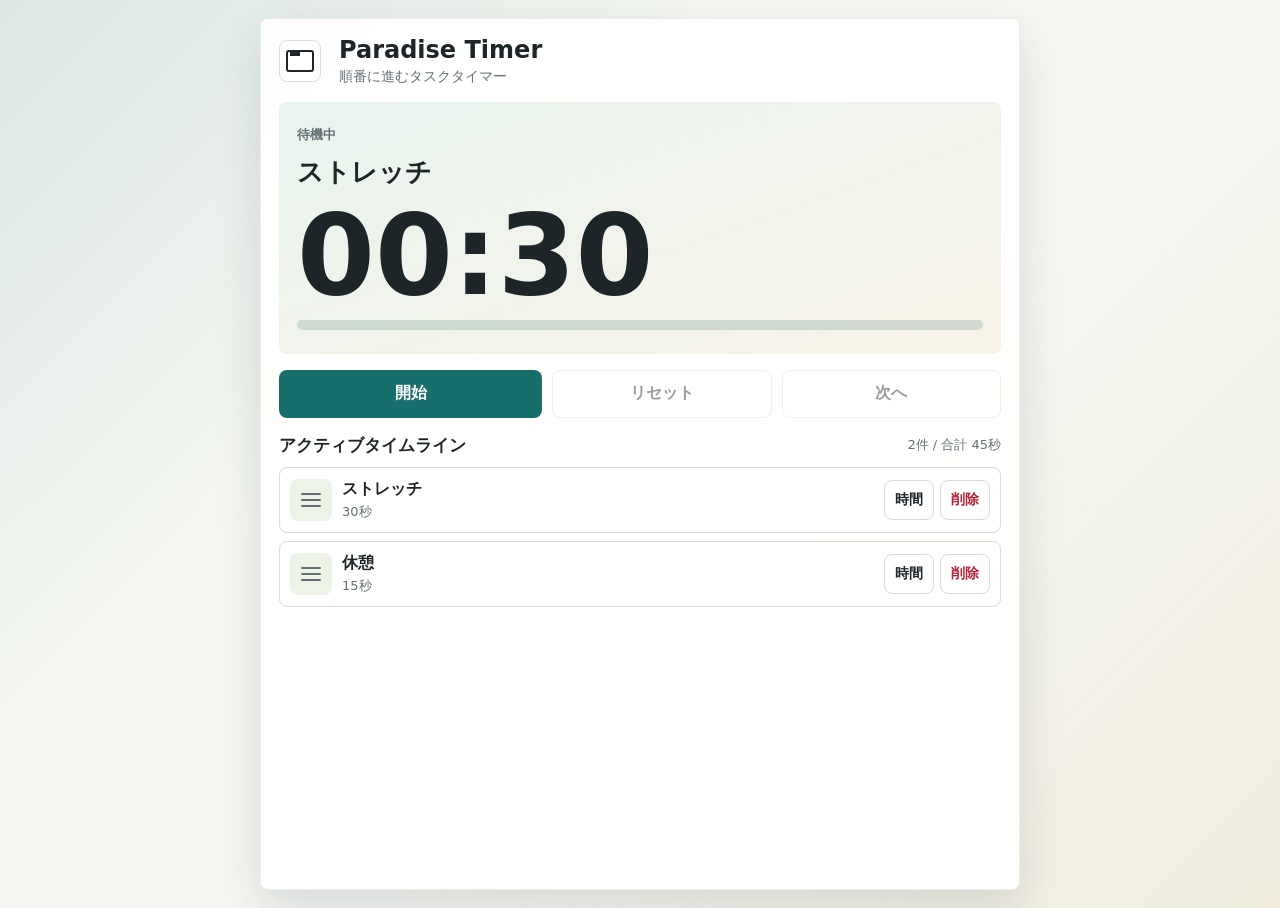
==== index.html @ 36da93d8 "Rename app to Paradise Timer" ====
<!doctype html>
<html lang="ja">
  <head>
    <meta charset="UTF-8" />
    <meta name="viewport" content="width=device-width, initial-scale=1.0, viewport-fit=cover" />
    <title>Paradise Timer</title>
    <link rel="stylesheet" href="./styles.css?v=20260705-paradise-timer" />
  </head>
  <body>
    <main class="app-shell">
      <section class="timer-panel view active" id="timerView" aria-label="タイマー">
        <header class="app-header timer-header">
          <button class="icon-button folder-button" id="openStockBtn" type="button" aria-label="タスクストックを開く"></button>
          <div class="app-title">
            <h1>Paradise Timer</h1>
            <p>順番に進むタスクタイマー</p>
          </div>
        </header>

        <section class="now-view" aria-live="polite">
          <p class="status-label" id="timerStatus">待機中</p>
          <h2 id="currentTaskName">ストックからタスクを追加してください</h2>
          <div class="time-display" id="timeDisplay">00:00</div>
          <div class="progress-track" aria-hidden="true">
            <div class="progress-fill" id="progressFill"></div>
          </div>
        </section>

        <div class="control-bar" role="toolbar" aria-label="タイマー操作">
          <button class="primary-button" id="startPauseBtn" type="button">開始</button>
          <button class="secondary-button" id="resetBtn" type="button">リセット</button>
          <button class="secondary-button" id="nextBtn" type="button">次へ</button>
        </div>

        <section class="task-section" aria-label="アクティブタイムライン">
          <div class="section-heading">
            <h2>アクティブタイムライン</h2>
            <span id="taskCount">0件</span>
          </div>
          <div class="task-list" id="taskList"></div>
          <p class="empty-state" id="emptyState">タスクストックからアクティブタイムラインへ追加できます</p>
        </section>
      </section>

      <section class="timer-panel view" id="stockView" aria-label="タスクストック">
        <header class="app-header">
          <button class="icon-button" id="backToTimerBtn" type="button" aria-label="タイマーへ戻る">←</button>
          <div class="app-title">
            <h1>タスクストック</h1>
            <p>やりたいことを名前だけでためておく場所</p>
          </div>
          <button class="icon-button add-button" id="addStockBtn" type="button" aria-label="ストックを追加">+</button>
        </header>

        <section class="task-section stock-section" aria-label="ストック一覧">
          <div class="section-heading">
            <h2>ストック一覧</h2>
            <span id="stockCount">0件</span>
          </div>
          <div class="task-list" id="stockList"></div>
          <p class="empty-state" id="stockEmptyState">+ ボタンからストックを追加できます</p>
        </section>
      </section>
    </main>

    <dialog class="task-dialog" id="timeDialog">
      <form method="dialog" id="timeForm">
        <div class="dialog-header">
          <h2 id="timeDialogTitle">時間を設定</h2>
          <button class="icon-button" id="closeTimeDialogBtn" type="button" aria-label="閉じる">×</button>
        </div>

        <p class="selected-stock-name" id="selectedStockName"></p>

        <div class="time-fields">
          <label class="field">
            <span>分</span>
            <input id="taskMinutesInput" type="number" min="0" max="999" step="1" inputmode="numeric" />
          </label>
          <label class="field">
            <span>秒</span>
            <input id="taskSecondsInput" type="number" min="0" max="59" step="1" inputmode="numeric" />
          </label>
        </div>

        <p class="form-error" id="timeFormError" role="alert"></p>

        <div class="dialog-actions">
          <button class="secondary-button" id="cancelTimeDialogBtn" type="button">キャンセル</button>
          <button class="primary-button" id="saveTimeBtn" type="submit">タイムラインへ追加</button>
        </div>
      </form>
    </dialog>

    <dialog class="task-dialog" id="stockDialog">
      <form method="dialog" id="stockForm">
        <div class="dialog-header">
          <h2 id="stockDialogTitle">ストックを追加</h2>
          <button class="icon-button" id="closeStockDialogBtn" type="button" aria-label="閉じる">×</button>
        </div>

        <label class="field">
          <span>やること</span>
          <input id="stockNameInput" type="text" maxlength="80" autocomplete="off" required />
        </label>

        <p class="form-error" id="stockFormError" role="alert"></p>

        <div class="dialog-actions">
          <button class="secondary-button" id="cancelStockDialogBtn" type="button">キャンセル</button>
          <button class="primary-button" type="submit">保存</button>
        </div>
      </form>
    </dialog>

    <script src="./client.js?v=20260705-paradise-timer"></script>
  </body>
</html>
---- styles.css ----
:root {
  color-scheme: light;
  --bg: #f4f6f1;
  --panel: #ffffff;
  --panel-strong: #eef3e8;
  --ink: #1e2528;
  --muted: #667176;
  --line: #d9dfd5;
  --accent: #176f6b;
  --accent-dark: #11534f;
  --accent-soft: #d9efeb;
  --danger: #b4233a;
  --shadow: 0 18px 44px rgba(25, 39, 45, 0.13);
  font-family: -apple-system, BlinkMacSystemFont, "Segoe UI", system-ui, sans-serif;
}

* {
  box-sizing: border-box;
}

html,
body {
  min-width: 320px;
  min-height: 100%;
  margin: 0;
}

body {
  color: var(--ink);
  background:
    linear-gradient(135deg, rgba(23, 111, 107, 0.1), transparent 36%),
    linear-gradient(315deg, rgba(204, 122, 0, 0.08), transparent 42%),
    var(--bg);
}

button,
input {
  font: inherit;
}

button {
  border: 0;
  cursor: pointer;
  -webkit-tap-highlight-color: transparent;
}

button:disabled {
  cursor: not-allowed;
  opacity: 0.45;
}

.app-shell {
  display: grid;
  min-height: 100dvh;
  place-items: center;
  padding: max(18px, env(safe-area-inset-top)) max(14px, env(safe-area-inset-right))
    max(18px, env(safe-area-inset-bottom)) max(14px, env(safe-area-inset-left));
}

.timer-panel {
  width: min(760px, 100%);
  height: min(900px, calc(100dvh - 28px));
  min-height: 0;
  flex-direction: column;
  gap: 16px;
  padding: 18px;
  overflow: hidden;
  border: 1px solid rgba(30, 37, 40, 0.08);
  border-radius: 8px;
  background: rgba(255, 255, 255, 0.94);
  box-shadow: var(--shadow);
}

.view {
  display: none;
}

.view.active {
  display: flex;
}

.app-header,
.section-heading,
.dialog-header,
.dialog-actions,
.control-bar,
.task-actions {
  display: flex;
  align-items: center;
}

.app-header {
  display: grid;
  grid-template-columns: 48px minmax(0, 1fr) 48px;
  gap: 12px;
}

.timer-header {
  grid-template-columns: 48px minmax(0, 1fr);
}

.app-title {
  min-width: 0;
}

.app-header h1,
.app-header p,
.section-heading h2,
.now-view h2,
.empty-state,
.status-label,
.selected-stock-name {
  margin: 0;
}

.app-header h1 {
  overflow-wrap: anywhere;
  font-size: 24px;
  line-height: 1.15;
  letter-spacing: 0;
}

.app-header p,
.status-label,
.section-heading span,
.task-time,
.empty-state {
  color: var(--muted);
}

.app-header p {
  margin-top: 3px;
  font-size: 14px;
}

.icon-button {
  width: 42px;
  height: 42px;
  display: inline-grid;
  place-items: center;
  flex: 0 0 auto;
  border: 1px solid var(--line);
  border-radius: 8px;
  color: var(--ink);
  background: #fff;
  font-size: 22px;
  line-height: 1;
}

.folder-button::before {
  content: "";
  width: 24px;
  height: 18px;
  display: block;
  border: 2px solid currentColor;
  border-radius: 3px;
  background: linear-gradient(currentColor, currentColor) 2px -3px / 10px 7px no-repeat;
}

.add-button {
  width: 48px;
  height: 48px;
  color: #fff;
  background: var(--accent);
  border-color: var(--accent);
  font-size: 30px;
}

.now-view {
  display: grid;
  gap: 12px;
  padding: 24px 18px;
  border-radius: 8px;
  background: linear-gradient(160deg, #e9f4ef, #f8f3e8);
}

.status-label {
  font-size: 13px;
  font-weight: 700;
}

.now-view h2 {
  min-height: 34px;
  overflow-wrap: anywhere;
  font-size: 26px;
  line-height: 1.25;
}

.time-display {
  font-variant-numeric: tabular-nums;
  font-size: clamp(58px, 18vw, 112px);
  font-weight: 800;
  line-height: 0.95;
  letter-spacing: 0;
}

.progress-track {
  width: 100%;
  height: 10px;
  overflow: hidden;
  border-radius: 999px;
  background: rgba(17, 83, 79, 0.16);
}

.progress-fill {
  width: 0%;
  height: 100%;
  border-radius: inherit;
  background: var(--accent);
  transition: width 180ms linear;
}

.control-bar {
  display: grid;
  grid-template-columns: 1.2fr 1fr 1fr;
  gap: 10px;
}

.primary-button,
.secondary-button {
  min-height: 48px;
  padding: 0 16px;
  border-radius: 8px;
  font-weight: 760;
}

.primary-button {
  color: #fff;
  background: var(--accent);
}

.secondary-button {
  color: var(--ink);
  border: 1px solid var(--line);
  background: #fff;
}

.task-section {
  min-height: 0;
  display: flex;
  flex: 1;
  flex-direction: column;
  gap: 10px;
  overflow: hidden;
}

.stock-section {
  padding-top: 8px;
}

.section-heading {
  justify-content: space-between;
  gap: 12px;
}

.section-heading h2 {
  font-size: 17px;
}

.section-heading span {
  font-size: 13px;
}

.task-list {
  display: grid;
  gap: 8px;
  min-height: 0;
  overflow-y: auto;
  overscroll-behavior: contain;
  padding-bottom: 4px;
  -webkit-overflow-scrolling: touch;
}

.task-item {
  display: grid;
  grid-template-columns: 42px minmax(0, 1fr) auto;
  align-items: center;
  gap: 10px;
  min-height: 66px;
  padding: 10px;
  border: 1px solid var(--line);
  border-radius: 8px;
  background: #fff;
  touch-action: pan-y;
}

.stock-item {
  grid-template-columns: 42px minmax(0, 1fr) auto;
  touch-action: auto;
}

.stock-item .task-actions {
  align-self: center;
}

.task-item.active {
  border-color: var(--accent);
  box-shadow: inset 4px 0 0 var(--accent);
}

.task-item.dragging {
  opacity: 0.7;
  box-shadow: 0 14px 28px rgba(25, 39, 45, 0.18);
}

.drag-handle {
  width: 42px;
  height: 42px;
  display: inline-grid;
  place-items: center;
  border-radius: 8px;
  color: var(--muted);
  background: var(--panel-strong);
  cursor: grab;
  touch-action: none;
}

.drag-handle::before {
  content: "";
  width: 20px;
  height: 2px;
  border-radius: 999px;
  background: currentColor;
  box-shadow:
    0 -6px 0 currentColor,
    0 6px 0 currentColor;
}

.task-main {
  min-width: 0;
}

.task-name {
  overflow-wrap: anywhere;
  font-size: 16px;
  font-weight: 740;
  line-height: 1.3;
}

.task-time {
  margin-top: 3px;
  font-size: 13px;
  font-variant-numeric: tabular-nums;
}

.task-actions {
  justify-content: flex-end;
  gap: 6px;
  white-space: nowrap;
}

.small-button {
  min-width: 44px;
  height: 40px;
  padding: 0 10px;
  border: 1px solid var(--line);
  border-radius: 8px;
  color: var(--ink);
  background: #fff;
  font-size: 14px;
  font-weight: 700;
}

.small-button.delete {
  color: var(--danger);
}

.empty-state {
  padding: 28px 12px;
  border: 1px dashed var(--line);
  border-radius: 8px;
  text-align: center;
}

.task-dialog {
  width: min(460px, calc(100vw - 28px));
  max-height: min(720px, calc(100dvh - 28px));
  padding: 0;
  border: 0;
  border-radius: 8px;
  background: #fff;
  box-shadow: var(--shadow);
}

.task-dialog::backdrop {
  background: rgba(14, 22, 25, 0.38);
}

.task-dialog form {
  display: grid;
  gap: 16px;
  padding: 18px;
}

.dialog-header {
  justify-content: space-between;
  gap: 12px;
}

.dialog-header h2 {
  margin: 0;
  font-size: 19px;
}

.selected-stock-name {
  padding: 12px;
  border-radius: 8px;
  background: var(--accent-soft);
  overflow-wrap: anywhere;
  font-weight: 740;
}

.field {
  display: grid;
  gap: 7px;
}

.field span {
  color: var(--muted);
  font-size: 13px;
  font-weight: 700;
}

.field input {
  width: 100%;
  min-height: 48px;
  padding: 10px 12px;
  border: 1px solid var(--line);
  border-radius: 8px;
  color: var(--ink);
  background: #fff;
  font-size: 16px;
}

.time-fields {
  display: grid;
  grid-template-columns: 1fr 1fr;
  gap: 12px;
}

.form-error {
  min-height: 20px;
  margin: 0;
  color: var(--danger);
  font-size: 14px;
}

.dialog-actions {
  justify-content: flex-end;
  gap: 10px;
}

@media (max-width: 560px) {
  .app-shell {
    align-items: stretch;
    padding: env(safe-area-inset-top) 0 env(safe-area-inset-bottom);
  }

  .timer-panel {
    height: 100dvh;
    min-height: 0;
    border: 0;
    border-radius: 0;
    box-shadow: none;
  }

  .app-header {
    grid-template-columns: 42px minmax(0, 1fr) 42px;
  }

  .timer-header {
    grid-template-columns: 42px minmax(0, 1fr);
  }

  .add-button {
    width: 42px;
    height: 42px;
  }

  .control-bar {
    grid-template-columns: 1fr 1fr;
  }

  .control-bar .primary-button {
    grid-column: 1 / -1;
  }

  .task-item {
    grid-template-columns: 40px minmax(0, 1fr) auto;
  }

  .stock-item {
    grid-template-columns: 40px minmax(0, 1fr) auto;
  }

  .task-actions {
    grid-column: auto;
  }

  .stock-item .task-actions {
    grid-column: auto;
  }
}
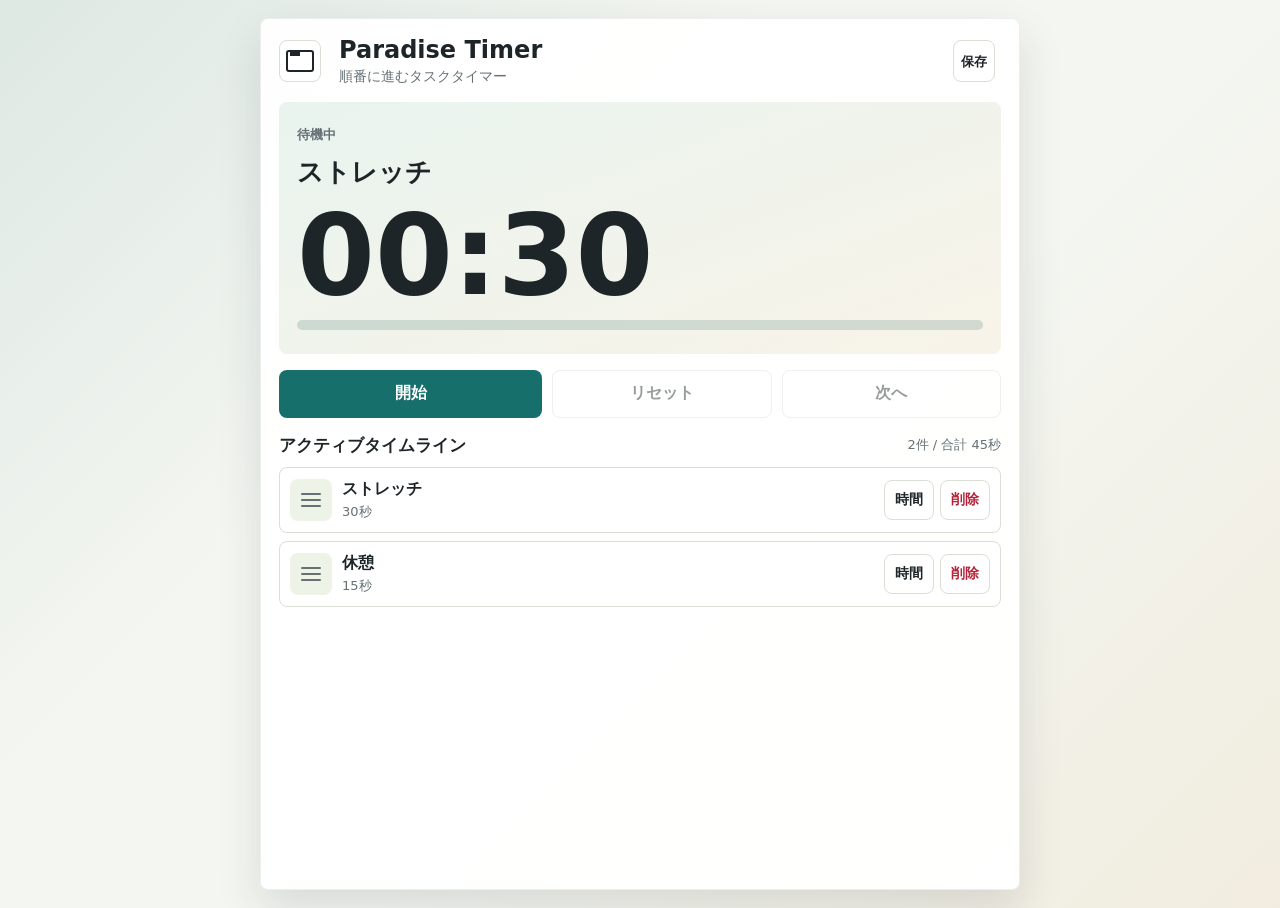
==== commit 2be2187e: "Move data export to app header" ====
--- a/index.html
+++ b/index.html
@@ -4,7 +4,7 @@
     <meta charset="UTF-8" />
     <meta name="viewport" content="width=device-width, initial-scale=1.0, viewport-fit=cover" />
     <title>Paradise Timer</title>
-    <link rel="stylesheet" href="./styles.css?v=20260705-paradise-timer" />
+    <link rel="stylesheet" href="./styles.css?v=20260719-export-position" />
   </head>
   <body>
     <main class="app-shell">
@@ -15,6 +15,15 @@
             <h1>Paradise Timer</h1>
             <p>順番に進むタスクタイマー</p>
           </div>
+          <button
+            class="icon-button save-button"
+            id="exportDataBtn"
+            type="button"
+            title="全データをファイルに保存"
+            aria-label="全データをファイルに保存"
+          >
+            保存
+          </button>
         </header>
 
         <section class="now-view" aria-live="polite">
@@ -113,6 +122,6 @@
       </form>
     </dialog>
 
-    <script src="./client.js?v=20260705-paradise-timer"></script>
+    <script src="./client.js?v=20260719-file-export"></script>
   </body>
 </html>
--- a/styles.css
+++ b/styles.css
@@ -96,7 +96,7 @@
 }
 
 .timer-header {
-  grid-template-columns: 48px minmax(0, 1fr);
+  grid-template-columns: 48px minmax(0, 1fr) 48px;
 }
 
 .app-title {
@@ -164,6 +164,11 @@
   background: var(--accent);
   border-color: var(--accent);
   font-size: 30px;
+}
+
+.save-button {
+  font-size: 13px;
+  font-weight: 750;
 }
 
 .now-view {
@@ -469,7 +474,7 @@
   }
 
   .timer-header {
-    grid-template-columns: 42px minmax(0, 1fr);
+    grid-template-columns: 42px minmax(0, 1fr) 42px;
   }
 
   .add-button {
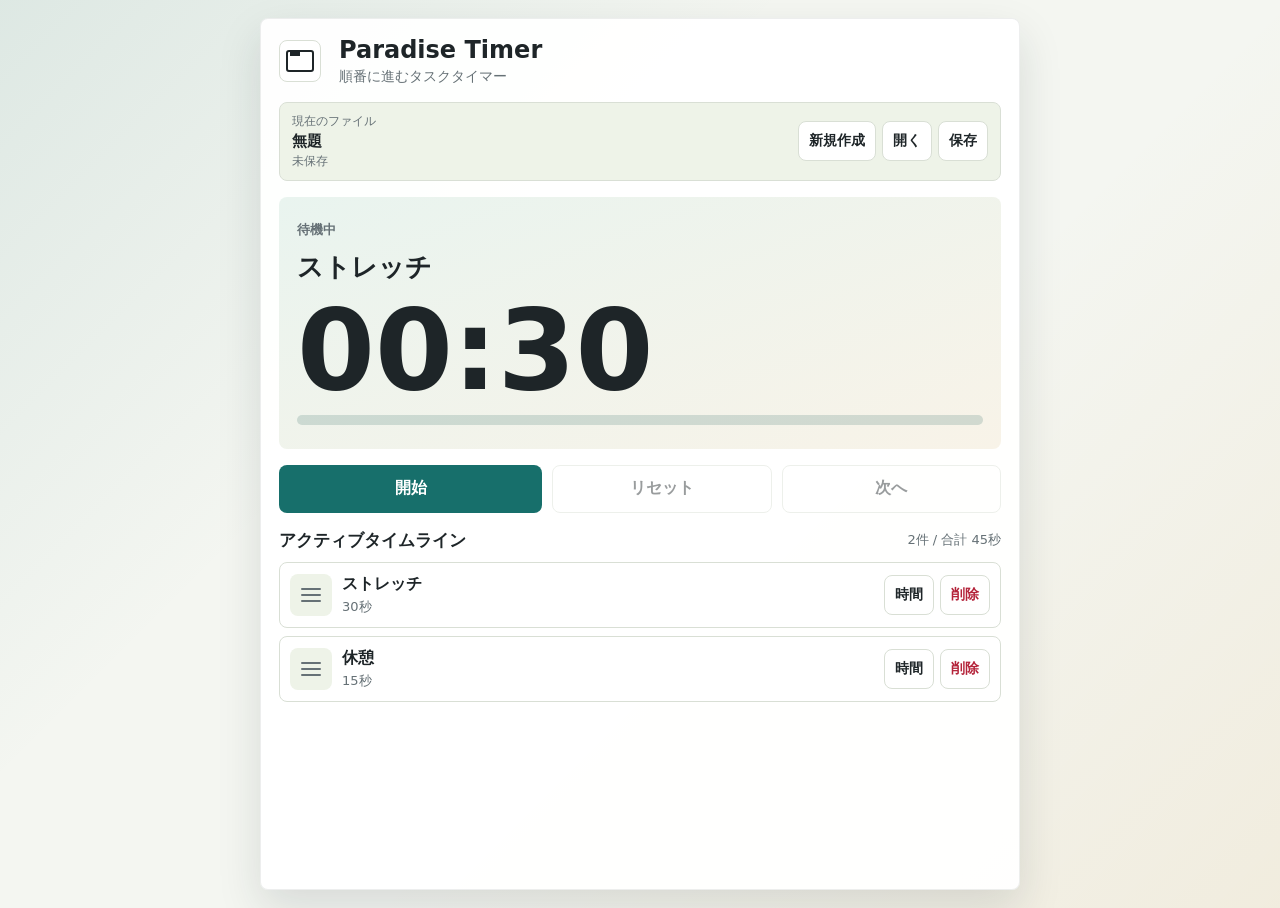
==== commit 0dcdab55: "Add server-backed timer documents" ====
--- a/index.html
+++ b/index.html
@@ -4,7 +4,7 @@
     <meta charset="UTF-8" />
     <meta name="viewport" content="width=device-width, initial-scale=1.0, viewport-fit=cover" />
     <title>Paradise Timer</title>
-    <link rel="stylesheet" href="./styles.css?v=20260719-export-position" />
+    <link rel="stylesheet" href="./styles.css?v=20260719-documents" />
   </head>
   <body>
     <main class="app-shell">
@@ -15,16 +15,20 @@
             <h1>Paradise Timer</h1>
             <p>順番に進むタスクタイマー</p>
           </div>
-          <button
-            class="icon-button save-button"
-            id="exportDataBtn"
-            type="button"
-            title="全データをファイルに保存"
-            aria-label="全データをファイルに保存"
-          >
-            保存
-          </button>
         </header>
+
+        <div class="file-toolbar" role="toolbar" aria-label="タイマーファイル操作">
+          <div class="file-current">
+            <span>現在のファイル</span>
+            <strong id="currentDocumentName">無題</strong>
+            <small id="documentStatus">未保存</small>
+          </div>
+          <div class="file-actions">
+            <button class="small-button" id="newDocumentBtn" type="button">新規作成</button>
+            <button class="small-button" id="openDocumentBtn" type="button">開く</button>
+            <button class="small-button file-save-button" id="saveDocumentBtn" type="button">保存</button>
+          </div>
+        </div>
 
         <section class="now-view" aria-live="polite">
           <p class="status-label" id="timerStatus">待機中</p>
@@ -122,6 +126,39 @@
       </form>
     </dialog>
 
-    <script src="./client.js?v=20260719-file-export"></script>
+    <dialog class="task-dialog" id="documentNameDialog">
+      <form method="dialog" id="documentNameForm">
+        <div class="dialog-header">
+          <h2 id="documentNameDialogTitle">新規作成</h2>
+          <button class="icon-button" id="closeDocumentNameDialogBtn" type="button" aria-label="閉じる">×</button>
+        </div>
+
+        <label class="field">
+          <span>ファイル名</span>
+          <input id="documentNameInput" type="text" maxlength="80" autocomplete="off" required />
+        </label>
+
+        <p class="form-error" id="documentNameError" role="alert"></p>
+
+        <div class="dialog-actions">
+          <button class="secondary-button" id="cancelDocumentNameBtn" type="button">キャンセル</button>
+          <button class="primary-button" id="confirmDocumentNameBtn" type="submit">作成</button>
+        </div>
+      </form>
+    </dialog>
+
+    <dialog class="task-dialog" id="openDocumentDialog">
+      <div class="dialog-body">
+        <div class="dialog-header">
+          <h2>ファイルを開く</h2>
+          <button class="icon-button" id="closeOpenDocumentDialogBtn" type="button" aria-label="閉じる">×</button>
+        </div>
+        <div class="document-list" id="documentList"></div>
+        <p class="empty-state" id="documentListEmpty" hidden>保存されたファイルはありません</p>
+        <p class="form-error" id="documentListError" role="alert"></p>
+      </div>
+    </dialog>
+
+    <script src="./client.js?v=20260719-documents"></script>
   </body>
 </html>
--- a/styles.css
+++ b/styles.css
@@ -96,7 +96,7 @@
 }
 
 .timer-header {
-  grid-template-columns: 48px minmax(0, 1fr) 48px;
+  grid-template-columns: 48px minmax(0, 1fr);
 }
 
 .app-title {
@@ -166,9 +166,46 @@
   font-size: 30px;
 }
 
-.save-button {
-  font-size: 13px;
-  font-weight: 750;
+.file-toolbar {
+  display: flex;
+  align-items: center;
+  justify-content: space-between;
+  gap: 12px;
+  padding: 10px 12px;
+  border: 1px solid var(--line);
+  border-radius: 8px;
+  background: var(--panel-strong);
+}
+
+.file-current {
+  display: grid;
+  min-width: 0;
+  gap: 2px;
+}
+
+.file-current span,
+.file-current small {
+  color: var(--muted);
+  font-size: 12px;
+}
+
+.file-current strong {
+  overflow: hidden;
+  text-overflow: ellipsis;
+  white-space: nowrap;
+  font-size: 15px;
+}
+
+.file-actions {
+  display: flex;
+  flex: 0 0 auto;
+  gap: 6px;
+}
+
+.file-save-button {
+  color: #fff;
+  border-color: var(--accent);
+  background: var(--accent);
 }
 
 .now-view {
@@ -391,10 +428,42 @@
   background: rgba(14, 22, 25, 0.38);
 }
 
-.task-dialog form {
+.task-dialog form,
+.dialog-body {
   display: grid;
   gap: 16px;
   padding: 18px;
+}
+
+.document-list {
+  display: grid;
+  gap: 8px;
+  max-height: min(440px, 55dvh);
+  overflow-y: auto;
+}
+
+.document-list-item {
+  display: flex;
+  align-items: center;
+  justify-content: space-between;
+  gap: 12px;
+  padding: 10px;
+  border: 1px solid var(--line);
+  border-radius: 8px;
+}
+
+.document-list-main {
+  display: grid;
+  min-width: 0;
+  gap: 3px;
+}
+
+.document-list-main strong {
+  overflow-wrap: anywhere;
+}
+
+.document-list-main small {
+  color: var(--muted);
 }
 
 .dialog-header {
@@ -474,7 +543,17 @@
   }
 
   .timer-header {
-    grid-template-columns: 42px minmax(0, 1fr) 42px;
+    grid-template-columns: 42px minmax(0, 1fr);
+  }
+
+  .file-toolbar {
+    align-items: stretch;
+    flex-direction: column;
+  }
+
+  .file-actions {
+    display: grid;
+    grid-template-columns: repeat(3, 1fr);
   }
 
   .add-button {
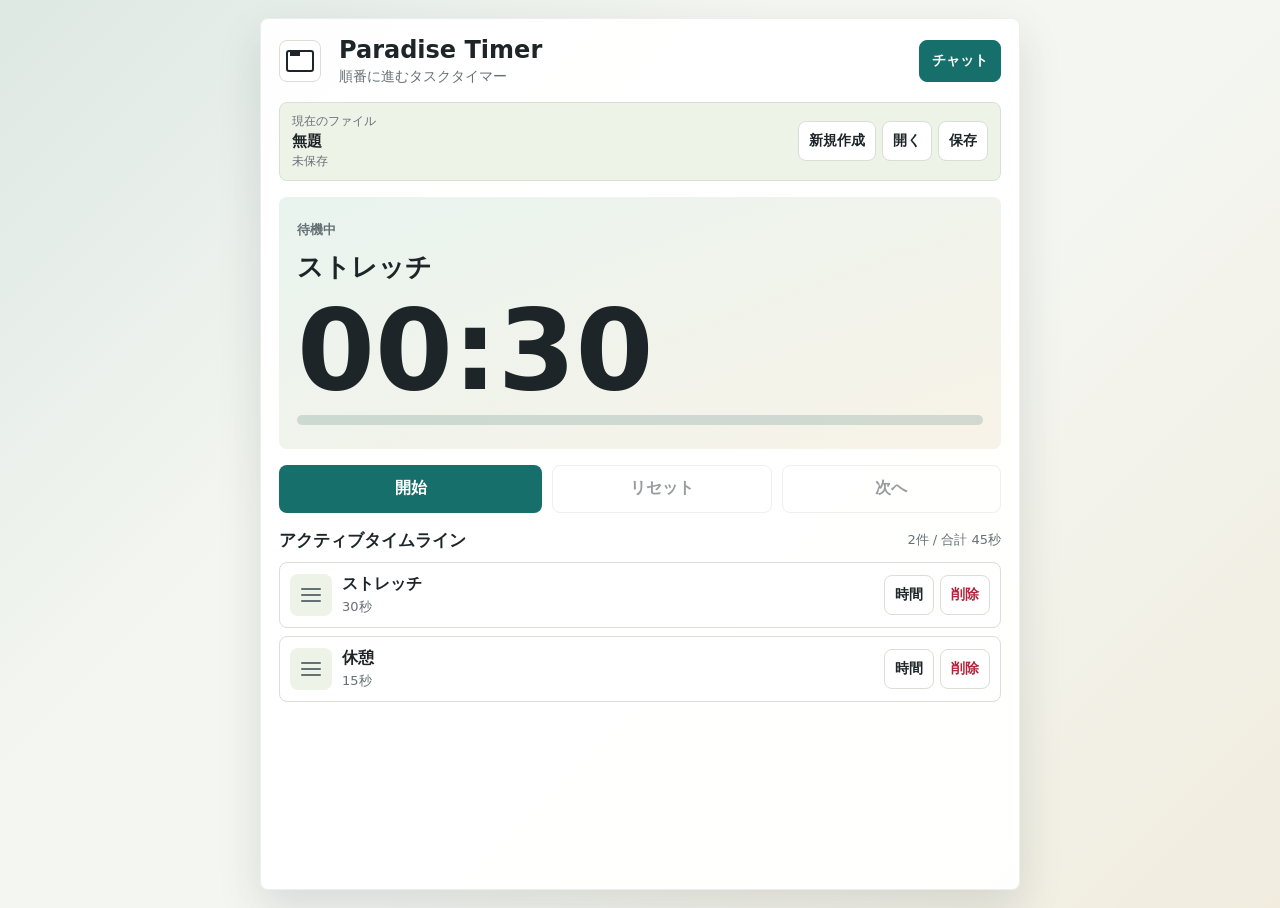
==== commit db7358ca: "Add chat rooms and dashboard" ====
--- a/index.html
+++ b/index.html
@@ -15,6 +15,7 @@
             <h1>Paradise Timer</h1>
             <p>順番に進むタスクタイマー</p>
           </div>
+          <a class="chat-button" href="/chat/">チャット</a>
         </header>
 
         <div class="file-toolbar" role="toolbar" aria-label="タイマーファイル操作">
--- a/styles.css
+++ b/styles.css
@@ -96,7 +96,25 @@
 }
 
 .timer-header {
-  grid-template-columns: 48px minmax(0, 1fr);
+  grid-template-columns: 48px minmax(0, 1fr) auto;
+}
+
+.chat-button {
+  display: inline-grid;
+  min-height: 42px;
+  align-items: center;
+  padding: 0 12px;
+  border: 1px solid var(--accent);
+  border-radius: 8px;
+  color: #fff;
+  background: var(--accent);
+  font-size: 14px;
+  font-weight: 700;
+  text-decoration: none;
+}
+
+.chat-button:hover {
+  background: var(--accent-dark);
 }
 
 .app-title {
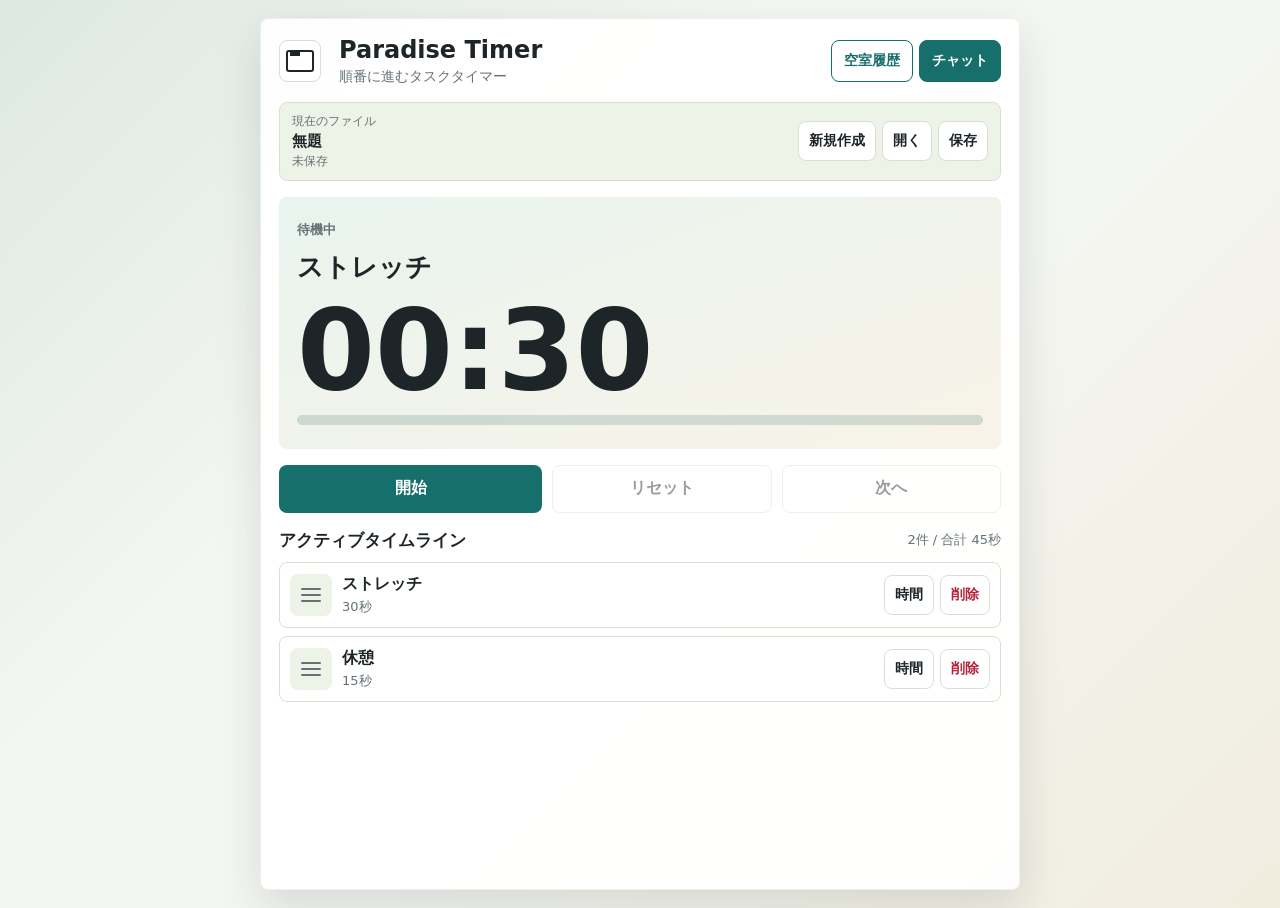
==== commit 233f8873: "Add Sara Grande availability history monitor" ====
--- a/index.html
+++ b/index.html
@@ -15,7 +15,10 @@
             <h1>Paradise Timer</h1>
             <p>順番に進むタスクタイマー</p>
           </div>
-          <a class="chat-button" href="/chat/">チャット</a>
+          <div class="header-links">
+            <a class="hotel-button" href="/hotel/">空室履歴</a>
+            <a class="chat-button" href="/chat/">チャット</a>
+          </div>
         </header>
 
         <div class="file-toolbar" role="toolbar" aria-label="タイマーファイル操作">
--- a/styles.css
+++ b/styles.css
@@ -99,6 +99,12 @@
   grid-template-columns: 48px minmax(0, 1fr) auto;
 }
 
+.header-links {
+  display: flex;
+  gap: 6px;
+}
+
+.hotel-button,
 .chat-button {
   display: inline-grid;
   min-height: 42px;
@@ -111,6 +117,11 @@
   font-size: 14px;
   font-weight: 700;
   text-decoration: none;
+}
+
+.hotel-button {
+  color: var(--accent);
+  background: #fff;
 }
 
 .chat-button:hover {
@@ -564,6 +575,11 @@
     grid-template-columns: 42px minmax(0, 1fr);
   }
 
+  .timer-header .header-links {
+    grid-column: 1 / -1;
+    justify-content: flex-end;
+  }
+
   .file-toolbar {
     align-items: stretch;
     flex-direction: column;
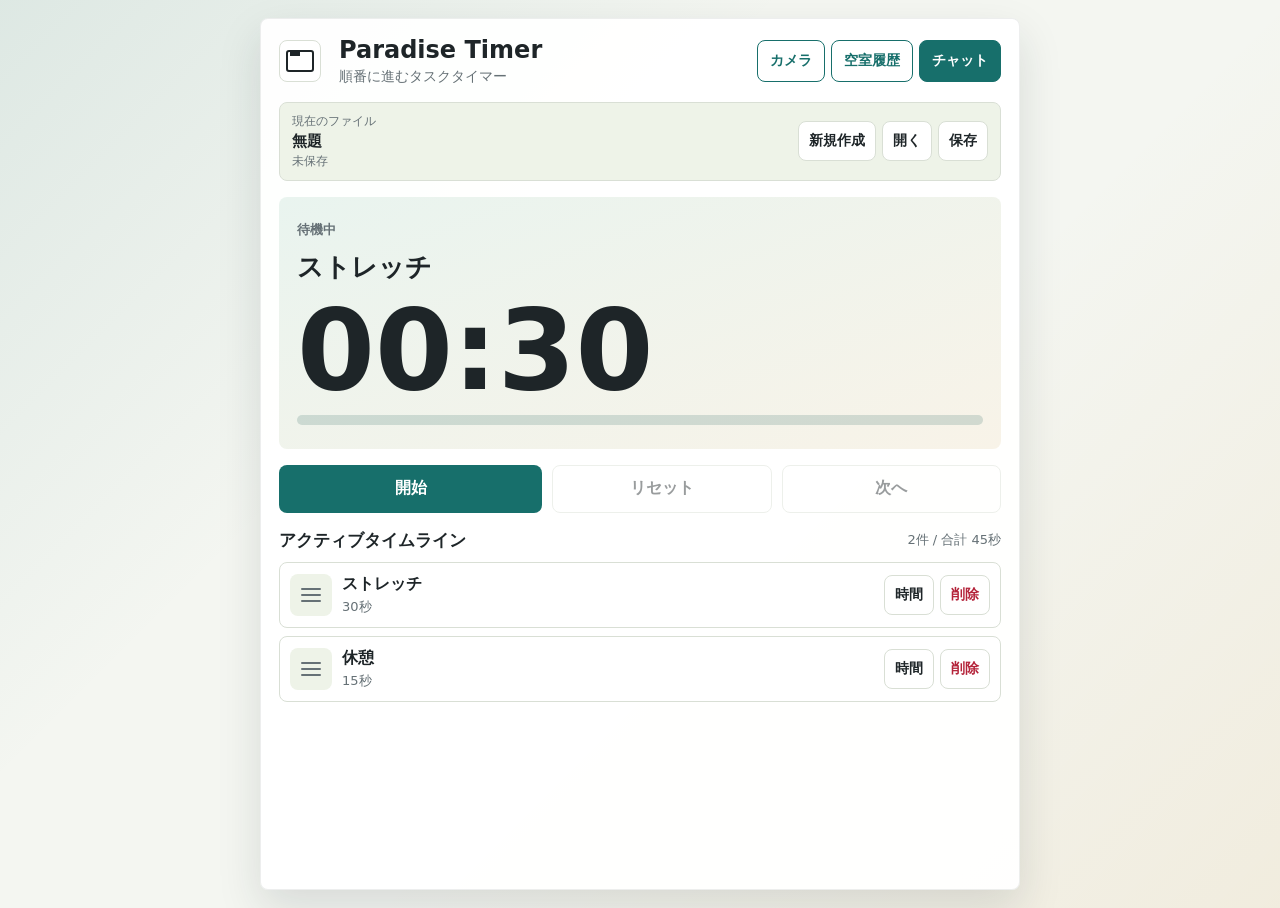
==== commit f56f8a98: "Add iPhone local camera library" ====
--- a/index.html
+++ b/index.html
@@ -16,6 +16,7 @@
             <p>順番に進むタスクタイマー</p>
           </div>
           <div class="header-links">
+            <a class="camera-button" href="/camera/">カメラ</a>
             <a class="hotel-button" href="/hotel/">空室履歴</a>
             <a class="chat-button" href="/chat/">チャット</a>
           </div>
--- a/styles.css
+++ b/styles.css
@@ -104,6 +104,7 @@
   gap: 6px;
 }
 
+.camera-button,
 .hotel-button,
 .chat-button {
   display: inline-grid;
@@ -119,6 +120,7 @@
   text-decoration: none;
 }
 
+.camera-button,
 .hotel-button {
   color: var(--accent);
   background: #fff;
